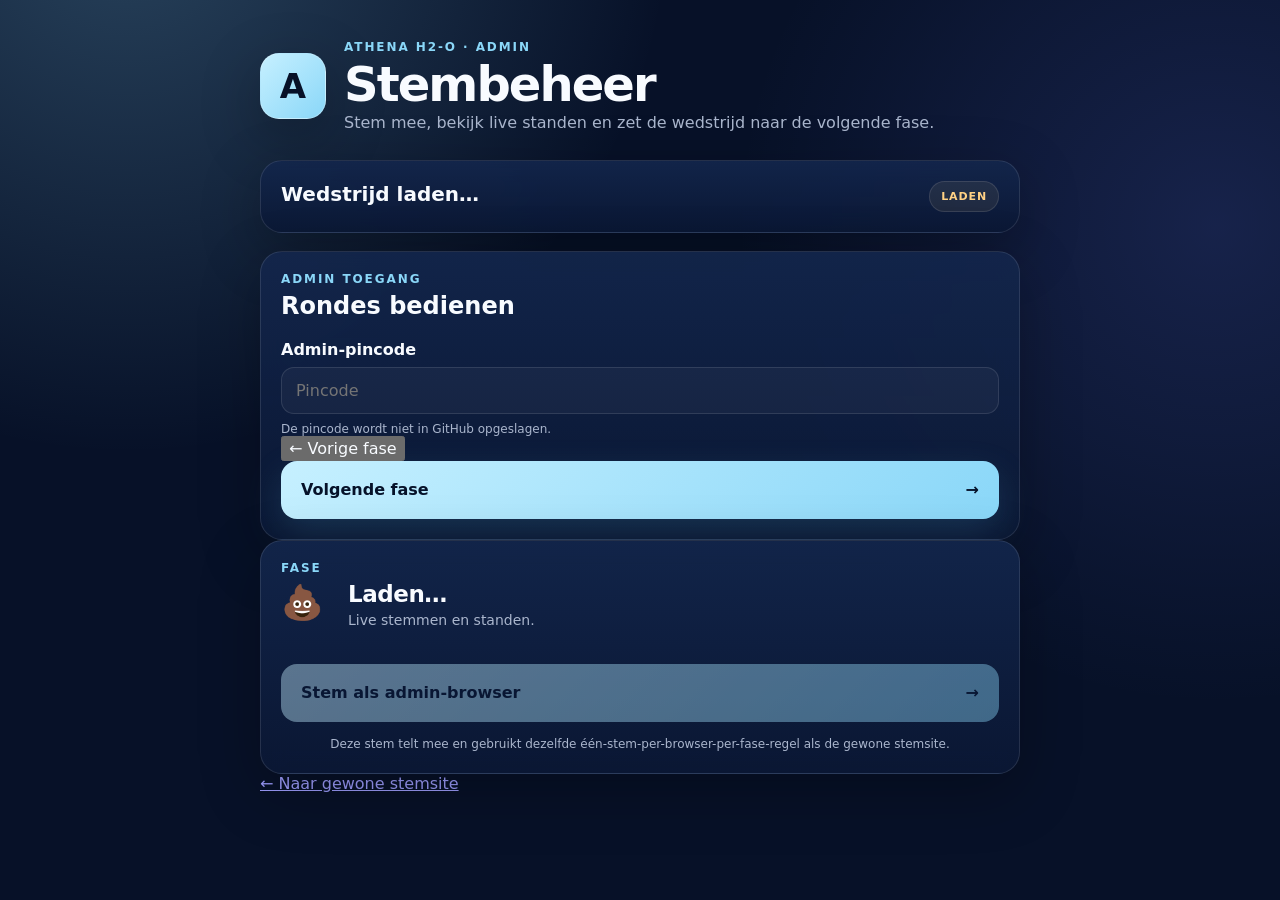
==== admin.html @ 16c87d29 "Add admin control page" ====
<!doctype html>
<html lang="nl">
<head>
  <meta charset="utf-8" />
  <meta name="viewport" content="width=device-width, initial-scale=1" />
  <title>AthenA H2-O Admin</title>
  <link rel="stylesheet" href="styles.css" />
  <link rel="stylesheet" href="admin.css" />
</head>
<body>
  <main class="shell admin-shell">
    <header class="hero">
      <div class="brand-mark">A</div>
      <div>
        <p class="eyebrow">ATHENA H2-O · ADMIN</p>
        <h1>Stembeheer</h1>
        <p class="intro">Stem mee, bekijk live standen en zet de wedstrijd naar de volgende fase.</p>
      </div>
    </header>

    <section class="match-card">
      <div>
        <h2 id="match-title">Wedstrijd laden…</h2>
        <p id="match-meta" class="muted"></p>
      </div>
      <span id="status-pill" class="pill">Laden</span>
    </section>

    <div id="message" class="message hidden" role="status"></div>

    <section class="admin-grid">
      <div class="award-card">
        <p class="step">ADMIN TOEGANG</p>
        <h2>Rondes bedienen</h2>
        <div class="field">
          <label for="admin-pin">Admin-pincode</label>
          <input id="admin-pin" type="password" inputmode="numeric" autocomplete="current-password" placeholder="Pincode" />
          <p class="hint">De pincode wordt niet in GitHub opgeslagen.</p>
        </div>

        <div class="phase-overview" id="phase-overview" aria-label="Fases"></div>

        <div class="admin-actions">
          <button id="previous-phase" type="button" class="secondary-button">← Vorige fase</button>
          <button id="next-phase" type="button" class="submit-button compact-button"><span>Volgende fase</span><span>→</span></button>
        </div>
        <p id="phase-note" class="hint"></p>
      </div>

      <div class="award-card">
        <p id="phase-step" class="step">FASE</p>
        <div class="award-heading admin-heading">
          <div id="award-emoji" class="emoji">💩</div>
          <div>
            <h2 id="award-title">Laden…</h2>
            <p id="award-help">Live stemmen en standen.</p>
          </div>
        </div>

        <div id="live-stats" class="live-stats"></div>

        <form id="admin-vote-form" class="vote-form admin-vote-form">
          <div id="award-options" class="option-grid"></div>
          <button id="vote-button" type="submit" class="submit-button" disabled>
            <span>Stem als admin-browser</span><span>→</span>
          </button>
          <p class="privacy-note">Deze stem telt mee en gebruikt dezelfde één-stem-per-browser-per-fase-regel als de gewone stemsite.</p>
        </form>
      </div>
    </section>

    <p class="admin-link"><a href="./">← Naar gewone stemsite</a></p>
  </main>

  <iframe name="post-target" class="hidden-frame" title="Verborgen formulierdoel"></iframe>
  <form id="post-form" method="post" target="post-target" class="hidden">
    <input id="post-payload" type="hidden" name="payload" />
  </form>

  <script src="config.js"></script>
  <script src="admin.js"></script>
</body>
</html>
---- styles.css ----
:root {
  --ink: #f8fbff;
  --muted: #aab6cd;
  --navy: #071128;
  --navy-2: #0b1736;
  --panel: rgba(18, 34, 69, 0.78);
  --line: rgba(255,255,255,0.11);
  --accent: #8ad7f8;
  --accent-2: #c6f0ff;
  --good: #8fe6b1;
  --warn: #ffd184;
  --danger: #ff9a9a;
  --shadow: 0 18px 60px rgba(0,0,0,0.28);
}

* { box-sizing: border-box; }
html { color-scheme: dark; }
body {
  margin: 0;
  min-height: 100vh;
  font-family: Inter, system-ui, -apple-system, BlinkMacSystemFont, "Segoe UI", sans-serif;
  color: var(--ink);
  background:
    radial-gradient(circle at 10% -10%, rgba(138,215,248,.25), transparent 34rem),
    radial-gradient(circle at 95% 25%, rgba(106,126,255,.16), transparent 30rem),
    var(--navy);
}

button, input, textarea { font: inherit; }
button { color: inherit; }

.shell {
  width: min(760px, calc(100% - 28px));
  margin: 0 auto;
  padding: 40px 0 56px;
}

.hero {
  display: flex;
  gap: 18px;
  align-items: center;
  margin-bottom: 28px;
}

.brand-mark {
  width: 66px;
  height: 66px;
  border: 1px solid rgba(255,255,255,.24);
  border-radius: 19px;
  display: grid;
  place-items: center;
  font-size: 34px;
  font-weight: 800;
  color: var(--navy);
  background: linear-gradient(135deg, var(--accent-2), var(--accent));
  box-shadow: var(--shadow);
}

.eyebrow, .step {
  margin: 0 0 6px;
  color: var(--accent);
  font-size: 12px;
  font-weight: 800;
  letter-spacing: .16em;
}

h1, h2, p { margin-top: 0; }
h1 { margin-bottom: 5px; font-size: clamp(32px, 7vw, 48px); line-height: 1; letter-spacing: -.04em; }
.intro, .muted { color: var(--muted); }
.intro { margin: 0; }

.match-card,
.award-card,
.success-card {
  border: 1px solid var(--line);
  background: linear-gradient(180deg, rgba(19,38,76,.92), rgba(11,24,53,.90));
  box-shadow: var(--shadow);
  backdrop-filter: blur(12px);
}

.match-card {
  display: flex;
  justify-content: space-between;
  gap: 20px;
  align-items: center;
  padding: 20px;
  border-radius: 22px;
  margin-bottom: 18px;
}

.match-card h2 { margin-bottom: 5px; font-size: 20px; }
.match-card p { margin-bottom: 0; }

.pill {
  flex: 0 0 auto;
  padding: 8px 11px;
  border-radius: 999px;
  border: 1px solid var(--line);
  font-size: 11px;
  font-weight: 800;
  letter-spacing: .08em;
  text-transform: uppercase;
  color: var(--warn);
  background: rgba(255,209,132,.08);
}
.pill.open { color: var(--good); background: rgba(143,230,177,.08); }
.pill.closed { color: var(--muted); background: rgba(255,255,255,.04); }

.message {
  margin: 18px 0;
  padding: 14px 16px;
  border: 1px solid rgba(255,154,154,.25);
  border-radius: 14px;
  color: #ffd4d4;
  background: rgba(255,80,80,.08);
}
.hidden { display: none !important; }

.vote-form { display: grid; gap: 18px; }
.award-card { border-radius: 22px; padding: 20px; }
.award-card.compact { padding: 18px 20px; }
.award-heading {
  display: grid;
  grid-template-columns: 52px 1fr;
  gap: 15px;
  align-items: start;
  margin-bottom: 18px;
}
.award-heading h2 { margin-bottom: 5px; font-size: 23px; letter-spacing: -.02em; }
.award-heading p:last-child { margin: 0; color: var(--muted); font-size: 14px; }
.emoji { font-size: 34px; line-height: 1; padding-top: 4px; }

.option-grid {
  display: grid;
  grid-template-columns: repeat(2, minmax(0, 1fr));
  gap: 10px;
}
.option {
  position: relative;
}
.option input {
  position: absolute;
  opacity: 0;
  pointer-events: none;
}
.option label {
  min-height: 48px;
  display: flex;
  align-items: center;
  justify-content: center;
  text-align: center;
  padding: 11px 12px;
  border: 1px solid var(--line);
  border-radius: 13px;
  color: #dce5f4;
  background: rgba(255,255,255,.035);
  cursor: pointer;
  transition: transform .12s ease, border-color .12s ease, background .12s ease;
}
.option label:hover { transform: translateY(-1px); border-color: rgba(138,215,248,.45); }
.option input:checked + label {
  border-color: var(--accent);
  color: #061229;
  background: linear-gradient(135deg, var(--accent-2), var(--accent));
  font-weight: 800;
}
.option input:focus-visible + label { outline: 3px solid rgba(138,215,248,.25); outline-offset: 2px; }

.field { display: grid; gap: 8px; }
.field label { font-weight: 700; }
.field input,
.field textarea {
  width: 100%;
  border: 1px solid var(--line);
  border-radius: 13px;
  color: var(--ink);
  background: rgba(255,255,255,.04);
  padding: 13px 14px;
  outline: none;
}
.field textarea { min-height: 100px; resize: vertical; }
.field input:focus,
.field textarea:focus { border-color: var(--accent); box-shadow: 0 0 0 3px rgba(138,215,248,.12); }
.hint, .privacy-note { color: var(--muted); font-size: 12px; }
.hint { margin: 0; }
.privacy-note { text-align: center; margin: -5px 10px 0; line-height: 1.5; }

.submit-button {
  width: 100%;
  min-height: 58px;
  display: flex;
  align-items: center;
  justify-content: space-between;
  border: 0;
  border-radius: 16px;
  padding: 0 20px;
  color: #061229;
  background: linear-gradient(135deg, var(--accent-2), var(--accent));
  font-weight: 800;
  cursor: pointer;
  box-shadow: 0 14px 36px rgba(88,184,224,.18);
}
.submit-button:disabled { opacity: .42; cursor: not-allowed; box-shadow: none; }

.success-card {
  border-radius: 24px;
  text-align: center;
  padding: 38px 24px;
}
.success-icon {
  width: 58px;
  height: 58px;
  display: grid;
  place-items: center;
  margin: 0 auto 16px;
  border-radius: 50%;
  color: #062816;
  background: var(--good);
  font-size: 28px;
  font-weight: 900;
}
.success-card h2 { font-size: 30px; margin-bottom: 8px; }
.success-card p { color: var(--muted); margin-bottom: 0; }

footer { padding: 28px 0 0; text-align: center; color: #71809d; font-size: 12px; }
.hidden-frame { width: 0; height: 0; border: 0; position: absolute; }

@media (max-width: 560px) {
  .shell { width: min(100% - 20px, 760px); padding-top: 24px; }
  .hero { align-items: flex-start; }
  .brand-mark { width: 54px; height: 54px; border-radius: 15px; font-size: 28px; }
  .match-card { align-items: flex-start; }
  .option-grid { grid-template-columns: 1fr; }
  .award-card { padding: 17px; }
  .award-heading { grid-template-columns: 44px 1fr; }
  .emoji { font-size: 29px; }
}
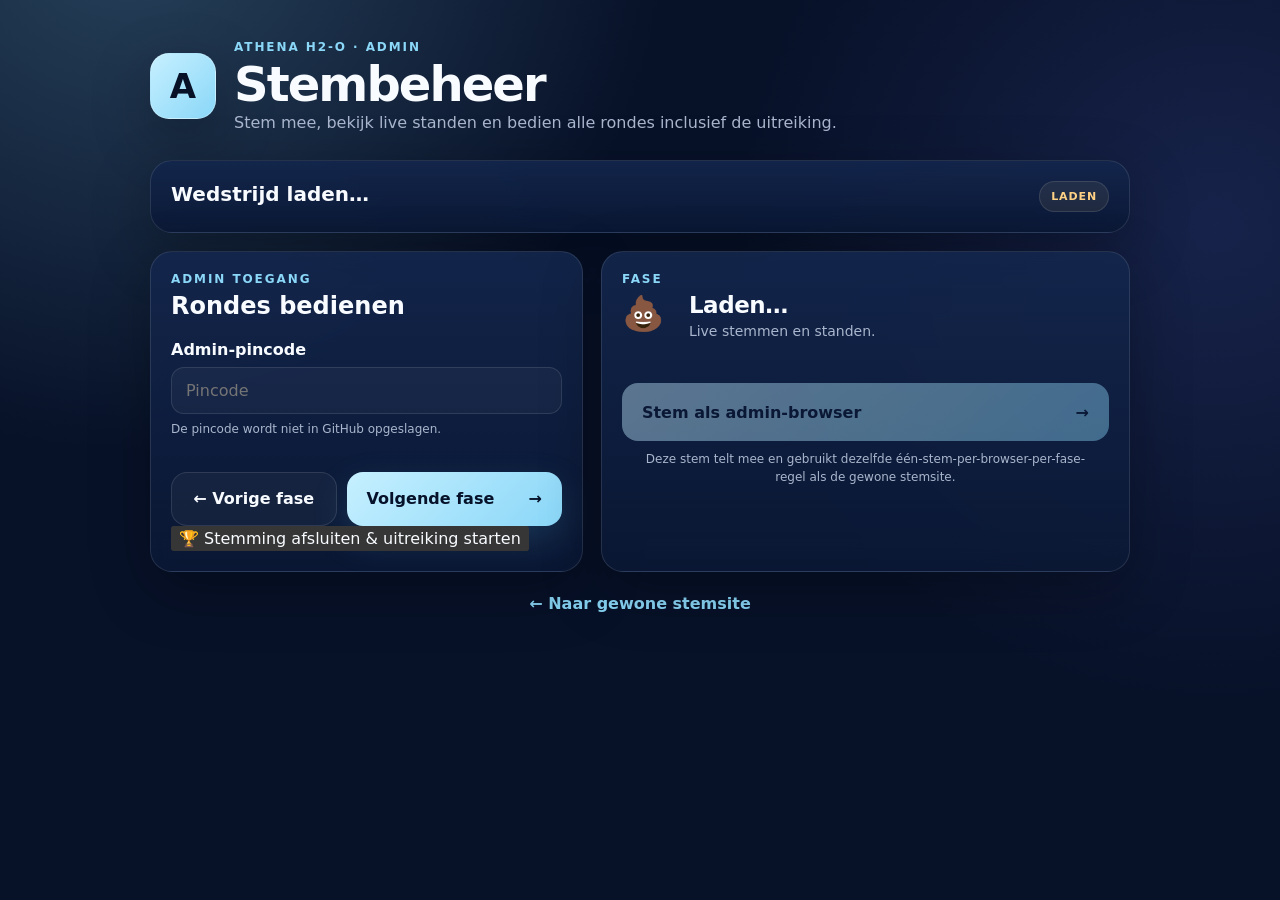
==== commit 26e76d05: "Add close voting and ceremony controls to admin" ====
--- a/admin.html
+++ b/admin.html
@@ -14,7 +14,7 @@
       <div>
         <p class="eyebrow">ATHENA H2-O · ADMIN</p>
         <h1>Stembeheer</h1>
-        <p class="intro">Stem mee, bekijk live standen en zet de wedstrijd naar de volgende fase.</p>
+        <p class="intro">Stem mee, bekijk live standen en bedien alle rondes inclusief de uitreiking.</p>
       </div>
     </header>
 
@@ -44,6 +44,10 @@
           <button id="previous-phase" type="button" class="secondary-button">← Vorige fase</button>
           <button id="next-phase" type="button" class="submit-button compact-button"><span>Volgende fase</span><span>→</span></button>
         </div>
+
+        <button id="close-voting" type="button" class="close-voting-button" disabled>
+          <span>🏆 Stemming afsluiten & uitreiking starten</span>
+        </button>
         <p id="phase-note" class="hint"></p>
       </div>
 
--- a/styles.css
+++ b/styles.css
@@ -71,7 +71,9 @@
 
 .match-card,
 .award-card,
-.success-card {
+.success-card,
+.ceremony-card,
+.sexy-ceremony {
   border: 1px solid var(--line);
   background: linear-gradient(180deg, rgba(19,38,76,.92), rgba(11,24,53,.90));
   box-shadow: var(--shadow);
@@ -90,6 +92,99 @@
 
 .match-card h2 { margin-bottom: 5px; font-size: 20px; }
 .match-card p { margin-bottom: 0; }
+
+.ceremony-card {
+  border-radius: 24px;
+  padding: 22px;
+  margin: 0 0 18px;
+  overflow: hidden;
+}
+.ceremony-copy { text-align: center; margin-bottom: 18px; }
+.ceremony-copy .eyebrow { color: var(--warn); }
+.ceremony-kicker { margin-bottom: 8px; color: var(--muted); font-weight: 700; }
+.ceremony-copy h2 { margin-bottom: 8px; font-size: clamp(34px, 8vw, 56px); letter-spacing: -.04em; }
+.ceremony-votes { margin: 0; color: var(--warn); font-size: 18px; font-weight: 800; }
+.ceremony-video { display: grid; gap: 10px; justify-items: center; }
+.ceremony-video iframe {
+  width: min(100%, 420px);
+  height: 620px;
+  border: 0;
+  border-radius: 18px;
+  background: rgba(255,255,255,.03);
+}
+.instagram-link {
+  color: var(--accent);
+  font-size: 13px;
+  font-weight: 700;
+  text-decoration: none;
+}
+.instagram-link:hover { text-decoration: underline; }
+
+.sexy-ceremony {
+  position: relative;
+  overflow: hidden;
+  border-radius: 26px;
+  padding: 22px;
+  margin: 0 0 18px;
+  background:
+    radial-gradient(circle at 50% 0%, rgba(255,87,167,.23), transparent 45%),
+    linear-gradient(180deg, rgba(36,17,56,.95), rgba(11,24,53,.95));
+}
+.sexy-copy {
+  position: relative;
+  z-index: 2;
+  text-align: center;
+  margin-bottom: 16px;
+}
+.sexy-copy .eyebrow { color: #ff9dd0; }
+.sexy-copy h2 {
+  margin: 4px 0 8px;
+  font-size: clamp(36px, 9vw, 62px);
+  letter-spacing: -.045em;
+  text-shadow: 0 8px 32px rgba(255,72,155,.28);
+}
+.sexy-votes {
+  margin: 0;
+  color: #ffd1e7;
+  font-size: 18px;
+  font-weight: 800;
+}
+.sexy-visual-wrap {
+  position: relative;
+  width: min(100%, 360px);
+  margin: 0 auto;
+  isolation: isolate;
+}
+.sexy-visual {
+  display: block;
+  width: 100%;
+  border-radius: 20px;
+  box-shadow: 0 24px 60px rgba(0,0,0,.36);
+  transform-origin: 50% 70%;
+  animation: sexy-sway 2.6s ease-in-out infinite;
+}
+.sexy-glow {
+  position: absolute;
+  inset: 14% -12% -8%;
+  z-index: -1;
+  border-radius: 50%;
+  background: radial-gradient(circle, rgba(255,73,164,.36), transparent 65%);
+  filter: blur(18px);
+  animation: sexy-pulse 2s ease-in-out infinite;
+}
+.sexy-ceremony.reveal { animation: sexy-reveal .65s cubic-bezier(.2,.8,.2,1); }
+@keyframes sexy-reveal {
+  from { opacity: 0; transform: scale(.94) translateY(18px); }
+  to { opacity: 1; transform: scale(1) translateY(0); }
+}
+@keyframes sexy-sway {
+  0%, 100% { transform: rotate(-1.1deg) scale(1); }
+  50% { transform: rotate(1.1deg) scale(1.018); }
+}
+@keyframes sexy-pulse {
+  0%, 100% { opacity: .55; transform: scale(.96); }
+  50% { opacity: 1; transform: scale(1.06); }
+}
 
 .pill {
   flex: 0 0 auto;
@@ -135,9 +230,7 @@
   grid-template-columns: repeat(2, minmax(0, 1fr));
   gap: 10px;
 }
-.option {
-  position: relative;
-}
+.option { position: relative; }
 .option input {
   position: absolute;
   opacity: 0;
@@ -225,6 +318,10 @@
 footer { padding: 28px 0 0; text-align: center; color: #71809d; font-size: 12px; }
 .hidden-frame { width: 0; height: 0; border: 0; position: absolute; }
 
+@media (prefers-reduced-motion: reduce) {
+  .sexy-visual, .sexy-glow, .sexy-ceremony.reveal { animation: none; }
+}
+
 @media (max-width: 560px) {
   .shell { width: min(100% - 20px, 760px); padding-top: 24px; }
   .hero { align-items: flex-start; }
@@ -234,4 +331,6 @@
   .award-card { padding: 17px; }
   .award-heading { grid-template-columns: 44px 1fr; }
   .emoji { font-size: 29px; }
-}
+  .ceremony-card, .sexy-ceremony { padding: 17px; }
+  .ceremony-video iframe { height: 560px; }
+}
--- a/admin.css
+++ b/admin.css
@@ -0,0 +1,22 @@
+.admin-shell { width: min(980px, calc(100% - 28px)); }
+.admin-grid { display: grid; grid-template-columns: 0.9fr 1.1fr; gap: 18px; }
+.phase-overview { display: grid; grid-template-columns: repeat(3, minmax(0, 1fr)); gap: 8px; margin: 18px 0; }
+.phase-button { min-height: 46px; border: 1px solid var(--line); border-radius: 12px; background: rgba(255,255,255,.04); color: var(--ink); cursor: pointer; font-weight: 800; }
+.phase-button.active { border-color: var(--accent); background: rgba(138,215,248,.16); color: var(--accent-2); }
+.phase-button:disabled { opacity: .45; cursor: not-allowed; }
+.admin-actions { display: grid; grid-template-columns: 1fr 1.3fr; gap: 10px; margin-top: 14px; }
+.secondary-button { min-height: 54px; border: 1px solid var(--line); border-radius: 16px; background: rgba(255,255,255,.04); color: var(--ink); font-weight: 800; cursor: pointer; }
+.secondary-button:disabled { opacity: .42; cursor: not-allowed; }
+.compact-button { min-height: 54px; }
+.admin-heading { margin-bottom: 12px; }
+.live-stats { display: grid; gap: 8px; margin: 4px 0 18px; }
+.stat-row { display: grid; grid-template-columns: 1fr auto; gap: 12px; align-items: center; padding: 11px 12px; border: 1px solid var(--line); border-radius: 12px; background: rgba(255,255,255,.035); }
+.stat-row strong { color: var(--accent-2); }
+.admin-vote-form { gap: 14px; }
+.admin-link { text-align: center; margin: 22px 0 0; }
+.admin-link a { color: var(--accent); text-decoration: none; font-weight: 700; }
+@media (max-width: 760px) {
+  .admin-grid { grid-template-columns: 1fr; }
+  .phase-overview { grid-template-columns: repeat(2, minmax(0, 1fr)); }
+  .admin-actions { grid-template-columns: 1fr; }
+}
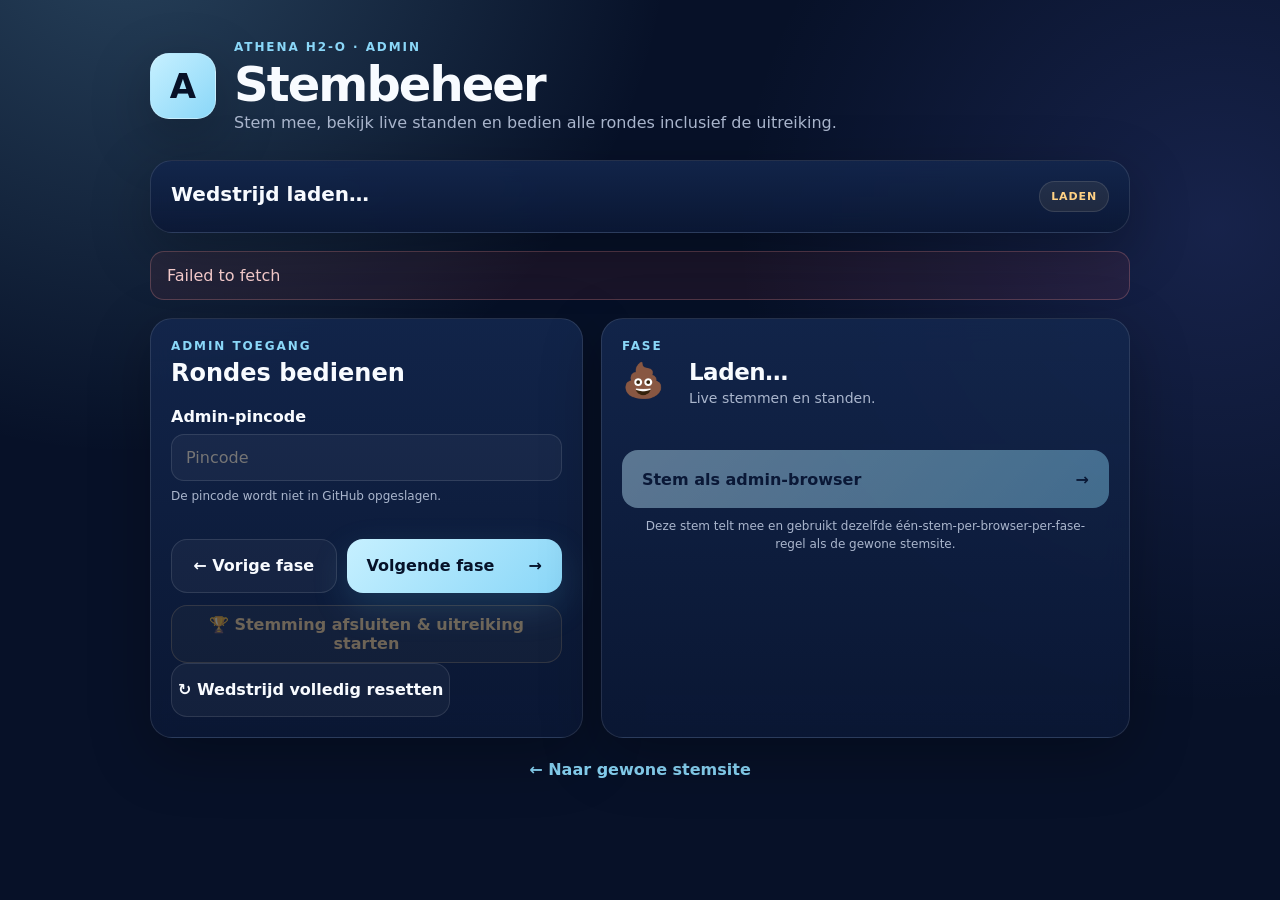
==== commit f7141665: "Add full match reset control to admin" ====
--- a/admin.html
+++ b/admin.html
@@ -48,6 +48,7 @@
         <button id="close-voting" type="button" class="close-voting-button" disabled>
           <span>🏆 Stemming afsluiten & uitreiking starten</span>
         </button>
+        <button id="reset-match" type="button" class="secondary-button">↻ Wedstrijd volledig resetten</button>
         <p id="phase-note" class="hint"></p>
       </div>
 
@@ -76,11 +77,6 @@
     <p class="admin-link"><a href="./">← Naar gewone stemsite</a></p>
   </main>
 
-  <iframe name="post-target" class="hidden-frame" title="Verborgen formulierdoel"></iframe>
-  <form id="post-form" method="post" target="post-target" class="hidden">
-    <input id="post-payload" type="hidden" name="payload" />
-  </form>
-
   <script src="config.js"></script>
   <script src="admin.js"></script>
 </body>
--- a/styles.css
+++ b/styles.css
@@ -93,6 +93,13 @@
 .match-card h2 { margin-bottom: 5px; font-size: 20px; }
 .match-card p { margin-bottom: 0; }
 
+.final-heading {
+  text-align: center;
+  margin: 8px 0 22px;
+}
+.final-heading h2 { font-size: clamp(30px, 7vw, 46px); margin-bottom: 8px; }
+.final-heading p:last-child { color: var(--muted); }
+
 .ceremony-card {
   border-radius: 24px;
   padding: 22px;
@@ -104,21 +111,19 @@
 .ceremony-kicker { margin-bottom: 8px; color: var(--muted); font-weight: 700; }
 .ceremony-copy h2 { margin-bottom: 8px; font-size: clamp(34px, 8vw, 56px); letter-spacing: -.04em; }
 .ceremony-votes { margin: 0; color: var(--warn); font-size: 18px; font-weight: 800; }
-.ceremony-video { display: grid; gap: 10px; justify-items: center; }
-.ceremony-video iframe {
-  width: min(100%, 420px);
-  height: 620px;
-  border: 0;
-  border-radius: 18px;
-  background: rgba(255,255,255,.03);
-}
-.instagram-link {
-  color: var(--accent);
-  font-size: 13px;
-  font-weight: 700;
-  text-decoration: none;
-}
-.instagram-link:hover { text-decoration: underline; }
+.dotd-visual-wrap {
+  width: min(100%, 430px);
+  margin: 0 auto;
+}
+.dotd-visual {
+  display: block;
+  width: 100%;
+  aspect-ratio: 1 / 1;
+  object-fit: cover;
+  border-radius: 20px;
+  border: 1px solid rgba(255,209,132,.22);
+  box-shadow: 0 24px 60px rgba(0,0,0,.36);
+}
 
 .sexy-ceremony {
   position: relative;
@@ -332,5 +337,4 @@
   .award-heading { grid-template-columns: 44px 1fr; }
   .emoji { font-size: 29px; }
   .ceremony-card, .sexy-ceremony { padding: 17px; }
-  .ceremony-video iframe { height: 560px; }
-}
+}
--- a/admin.css
+++ b/admin.css
@@ -3,11 +3,30 @@
 .phase-overview { display: grid; grid-template-columns: repeat(3, minmax(0, 1fr)); gap: 8px; margin: 18px 0; }
 .phase-button { min-height: 46px; border: 1px solid var(--line); border-radius: 12px; background: rgba(255,255,255,.04); color: var(--ink); cursor: pointer; font-weight: 800; }
 .phase-button.active { border-color: var(--accent); background: rgba(138,215,248,.16); color: var(--accent-2); }
+.phase-button.ceremony-phase { border-color: rgba(255,209,132,.28); }
+.phase-button.ceremony-phase.active { border-color: var(--warn); background: rgba(255,209,132,.12); color: var(--warn); }
 .phase-button:disabled { opacity: .45; cursor: not-allowed; }
 .admin-actions { display: grid; grid-template-columns: 1fr 1.3fr; gap: 10px; margin-top: 14px; }
 .secondary-button { min-height: 54px; border: 1px solid var(--line); border-radius: 16px; background: rgba(255,255,255,.04); color: var(--ink); font-weight: 800; cursor: pointer; }
 .secondary-button:disabled { opacity: .42; cursor: not-allowed; }
 .compact-button { min-height: 54px; }
+.close-voting-button {
+  width: 100%;
+  min-height: 58px;
+  margin-top: 12px;
+  border: 1px solid rgba(255,209,132,.34);
+  border-radius: 16px;
+  color: var(--warn);
+  background: rgba(255,209,132,.08);
+  font-weight: 900;
+  cursor: pointer;
+}
+.close-voting-button.ready {
+  color: #171007;
+  background: linear-gradient(135deg, #ffe2a9, #ffd184);
+  box-shadow: 0 14px 36px rgba(255,209,132,.15);
+}
+.close-voting-button:disabled { opacity: .4; cursor: not-allowed; box-shadow: none; }
 .admin-heading { margin-bottom: 12px; }
 .live-stats { display: grid; gap: 8px; margin: 4px 0 18px; }
 .stat-row { display: grid; grid-template-columns: 1fr auto; gap: 12px; align-items: center; padding: 11px 12px; border: 1px solid var(--line); border-radius: 12px; background: rgba(255,255,255,.035); }
@@ -15,6 +34,7 @@
 .admin-vote-form { gap: 14px; }
 .admin-link { text-align: center; margin: 22px 0 0; }
 .admin-link a { color: var(--accent); text-decoration: none; font-weight: 700; }
+.good-message { border-color: rgba(143,230,177,.32) !important; color: var(--good) !important; background: rgba(143,230,177,.08) !important; }
 @media (max-width: 760px) {
   .admin-grid { grid-template-columns: 1fr; }
   .phase-overview { grid-template-columns: repeat(2, minmax(0, 1fr)); }
